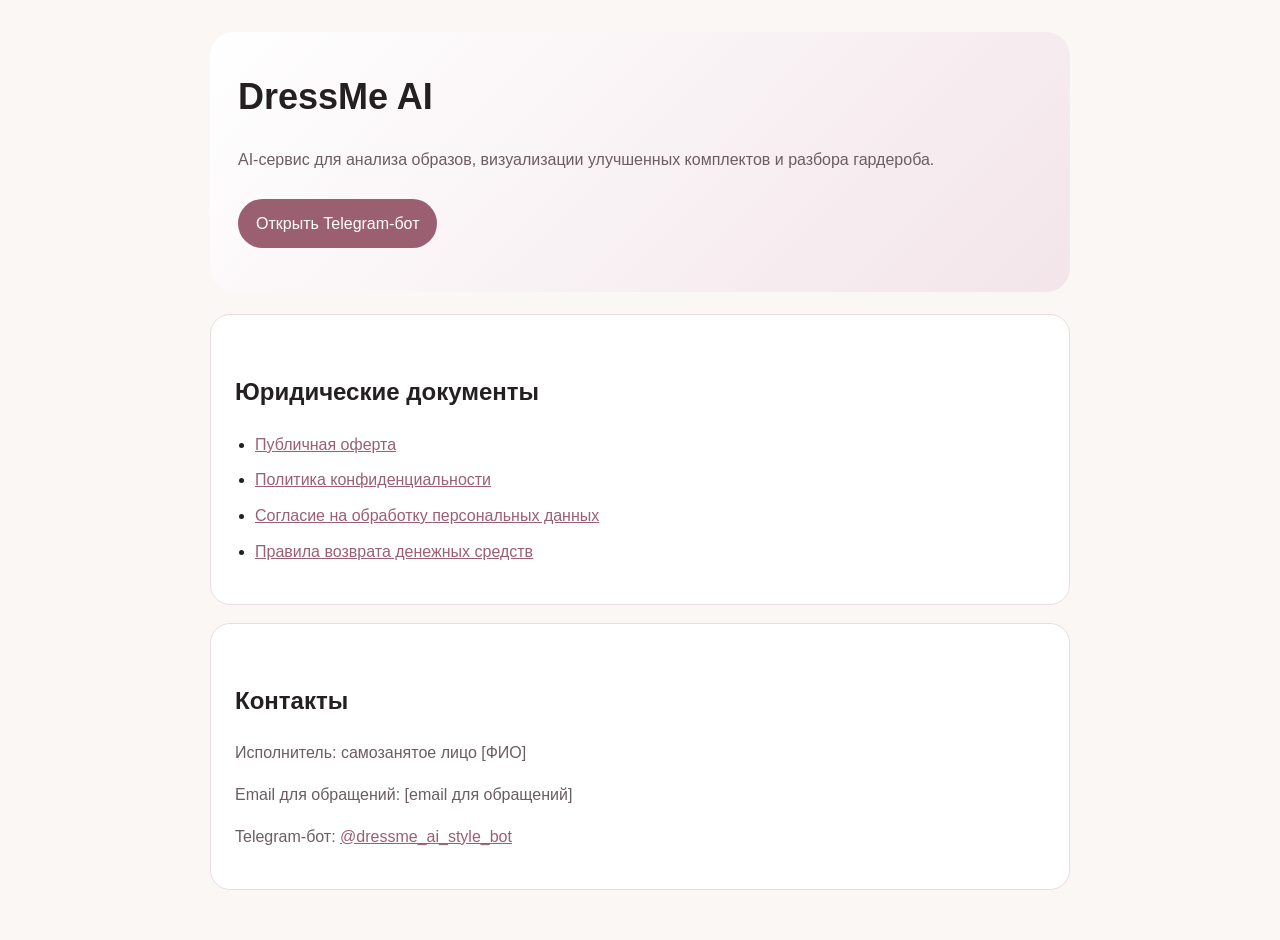
==== index.html @ bea8f4fe "Add files via upload" ====
<!doctype html>
<html lang="ru">
<head>
  <meta charset="utf-8">
  <meta name="viewport" content="width=device-width, initial-scale=1">
  <title>DressMe AI — документы</title>
  <link rel="stylesheet" href="style.css">
</head>
<body>
  <main class="container">
    <section class="hero">
      <h1>DressMe AI</h1>
      <p>AI‑сервис для анализа образов, визуализации улучшенных комплектов и разбора гардероба.</p>
      <a class="button" href="https://t.me/dressme_ai_style_bot">Открыть Telegram‑бот</a>
    </section>

    <section class="card">
      <h2>Юридические документы</h2>
      <ul class="links">
        <li><a href="offer.html">Публичная оферта</a></li>
        <li><a href="privacy.html">Политика конфиденциальности</a></li>
        <li><a href="consent.html">Согласие на обработку персональных данных</a></li>
        <li><a href="refund.html">Правила возврата денежных средств</a></li>
      </ul>
    </section>

    <section class="card">
      <h2>Контакты</h2>
      <p>Исполнитель: самозанятое лицо [ФИО]</p>
      <p>Email для обращений: [email для обращений]</p>
      <p>Telegram‑бот: <a href="https://t.me/dressme_ai_style_bot">@dressme_ai_style_bot</a></p>
    </section>
  </main>
</body>
</html>
---- style.css ----
:root { --bg: #fbf7f4; --text: #241f21; --muted: #6b5d63; --card: #ffffff; --accent: #9b5f72; --line: #eadde2; }
* { box-sizing: border-box; }
body { margin: 0; font-family: Arial, sans-serif; background: var(--bg); color: var(--text); line-height: 1.6; }
.container { max-width: 900px; margin: 0 auto; padding: 32px 20px; }
.hero { padding: 44px 28px; border-radius: 24px; background: linear-gradient(135deg, #fff, #f3e5ea); margin-bottom: 22px; }
h1 { margin-top: 0; font-size: 36px; line-height: 1.15; }
h2 { margin-top: 34px; font-size: 24px; }
h3 { margin-top: 24px; font-size: 19px; }
a { color: var(--accent); }
.button { display: inline-block; background: var(--accent); color: white; padding: 12px 18px; border-radius: 999px; text-decoration: none; margin-top: 10px; }
.card { background: var(--card); border: 1px solid var(--line); border-radius: 20px; padding: 24px; margin: 18px 0; }
.links { padding-left: 20px; }
.links li { margin: 10px 0; }
.doc { background: var(--card); margin-top: 24px; margin-bottom: 24px; border-radius: 22px; border: 1px solid var(--line); }
p { color: var(--muted); }
.doc p { color: var(--text); }
@media (max-width: 600px) { h1 { font-size: 30px; } .container { padding: 18px 12px; } .hero, .card, .doc { border-radius: 16px; padding: 18px; } }
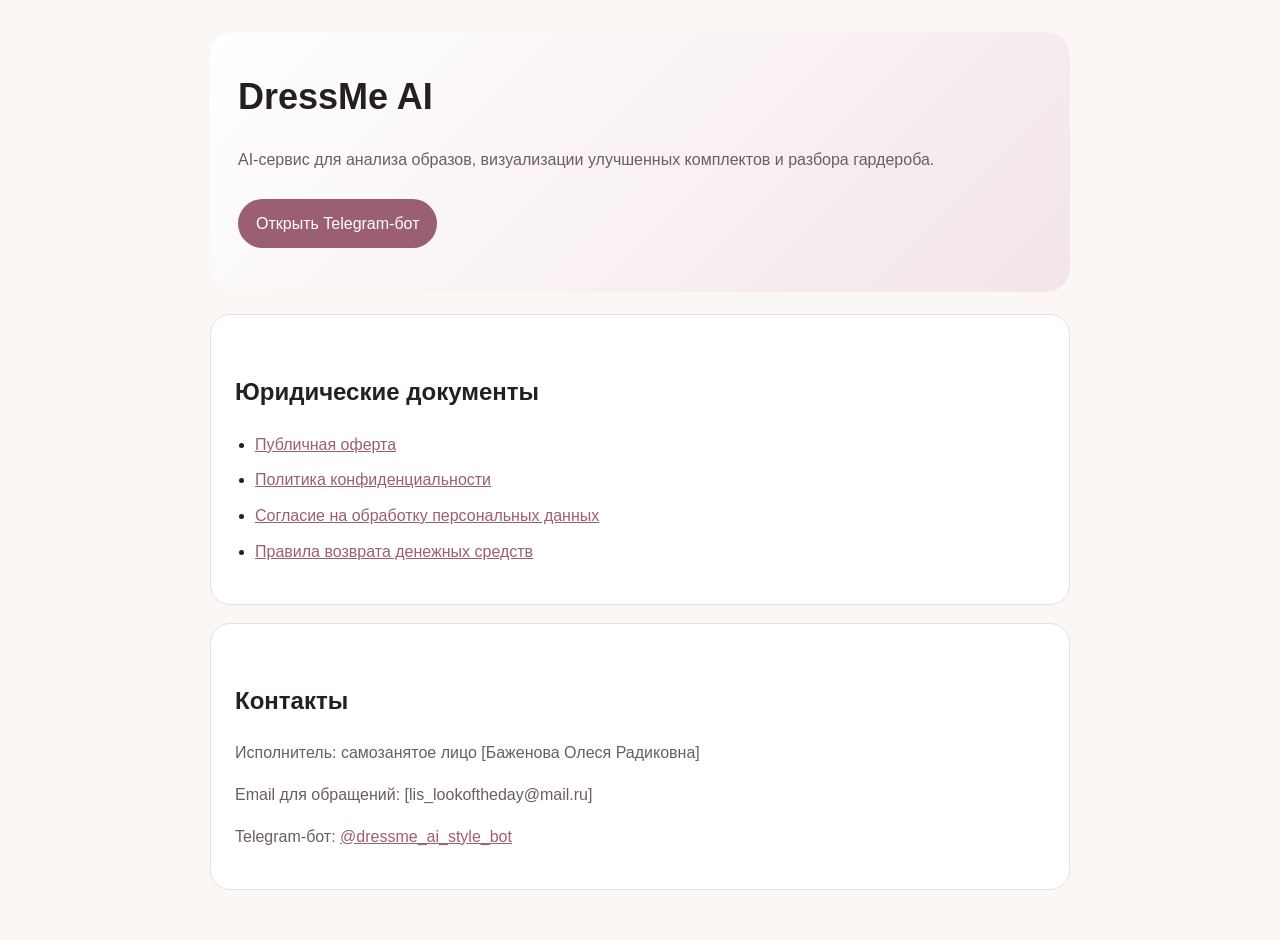
==== commit ec191b24: "Update index.html" ====
--- a/index.html
+++ b/index.html
@@ -26,8 +26,8 @@
 
     <section class="card">
       <h2>Контакты</h2>
-      <p>Исполнитель: самозанятое лицо [ФИО]</p>
-      <p>Email для обращений: [email для обращений]</p>
+      <p>Исполнитель: самозанятое лицо [Баженова Олеся Радиковна]</p>
+      <p>Email для обращений: [lis_lookoftheday@mail.ru]</p>
       <p>Telegram‑бот: <a href="https://t.me/dressme_ai_style_bot">@dressme_ai_style_bot</a></p>
     </section>
   </main>
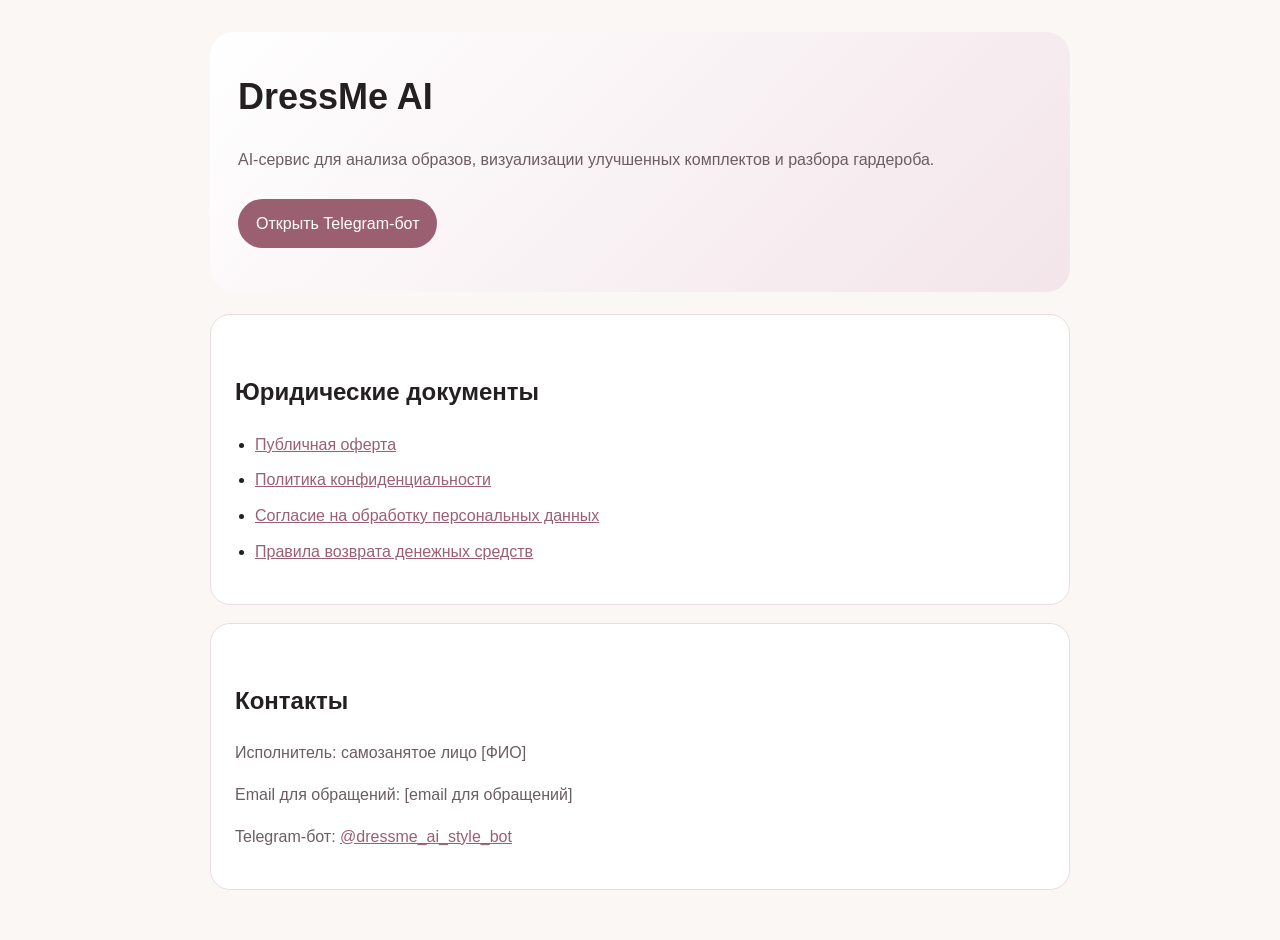
==== commit 85f3f7ee: "Add files via upload" ====
--- a/index.html
+++ b/index.html
@@ -26,8 +26,8 @@
 
     <section class="card">
       <h2>Контакты</h2>
-      <p>Исполнитель: самозанятое лицо [Баженова Олеся Радиковна]</p>
-      <p>Email для обращений: [lis_lookoftheday@mail.ru]</p>
+      <p>Исполнитель: самозанятое лицо [ФИО]</p>
+      <p>Email для обращений: [email для обращений]</p>
       <p>Telegram‑бот: <a href="https://t.me/dressme_ai_style_bot">@dressme_ai_style_bot</a></p>
     </section>
   </main>
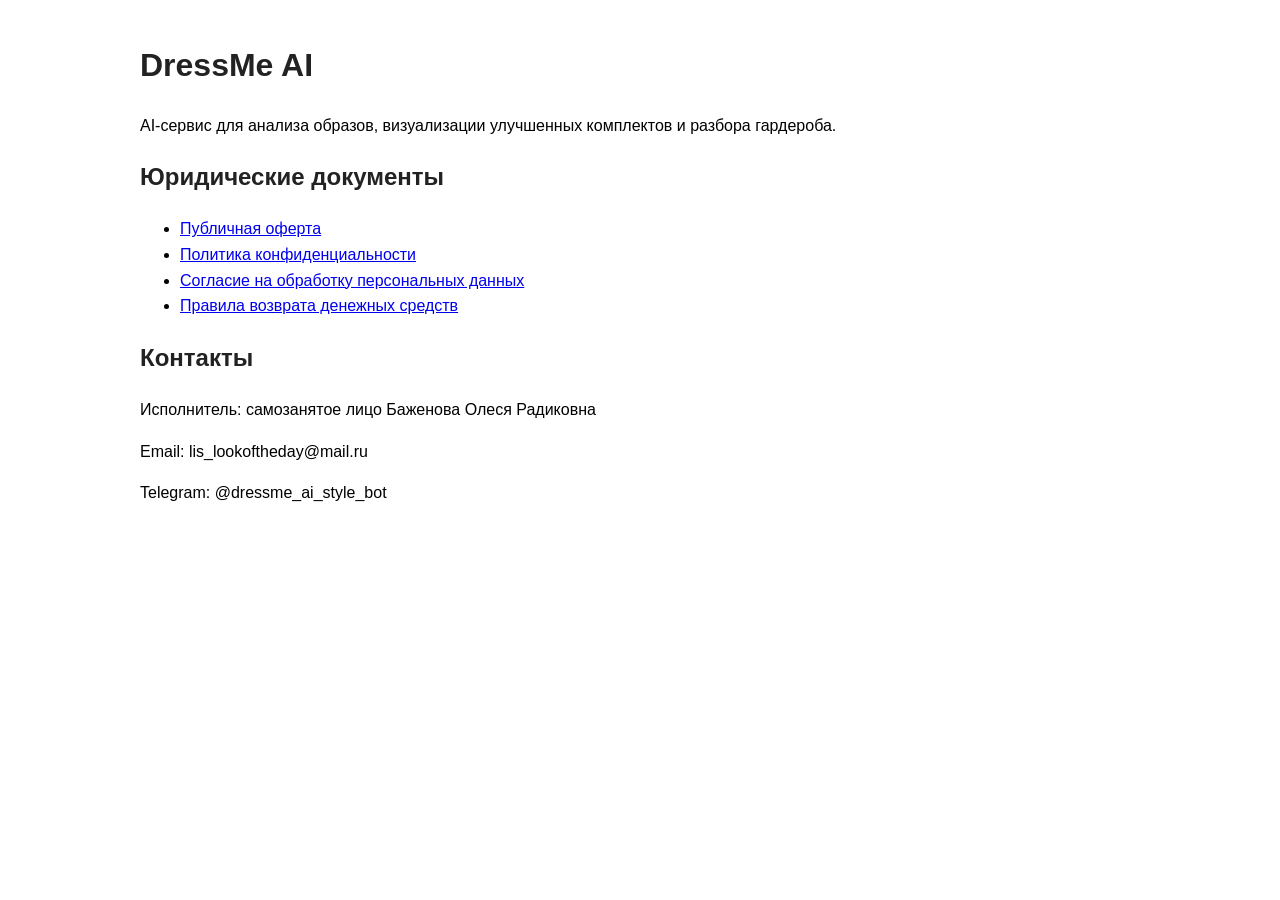
==== commit 462ef6f8: "Add files via upload" ====
--- a/index.html
+++ b/index.html
@@ -1,35 +1,16 @@
-<!doctype html>
-<html lang="ru">
-<head>
-  <meta charset="utf-8">
-  <meta name="viewport" content="width=device-width, initial-scale=1">
-  <title>DressMe AI — документы</title>
-  <link rel="stylesheet" href="style.css">
-</head>
-<body>
-  <main class="container">
-    <section class="hero">
-      <h1>DressMe AI</h1>
-      <p>AI‑сервис для анализа образов, визуализации улучшенных комплектов и разбора гардероба.</p>
-      <a class="button" href="https://t.me/dressme_ai_style_bot">Открыть Telegram‑бот</a>
-    </section>
 
-    <section class="card">
-      <h2>Юридические документы</h2>
-      <ul class="links">
-        <li><a href="offer.html">Публичная оферта</a></li>
-        <li><a href="privacy.html">Политика конфиденциальности</a></li>
-        <li><a href="consent.html">Согласие на обработку персональных данных</a></li>
-        <li><a href="refund.html">Правила возврата денежных средств</a></li>
-      </ul>
-    </section>
-
-    <section class="card">
-      <h2>Контакты</h2>
-      <p>Исполнитель: самозанятое лицо [ФИО]</p>
-      <p>Email для обращений: [email для обращений]</p>
-      <p>Telegram‑бот: <a href="https://t.me/dressme_ai_style_bot">@dressme_ai_style_bot</a></p>
-    </section>
-  </main>
-</body>
-</html>
+<html><head><meta charset='utf-8'><link rel='stylesheet' href='style.css'><title>DressMe AI</title></head>
+<body><h1>DressMe AI</h1>
+<p>AI‑сервис для анализа образов, визуализации улучшенных комплектов и разбора гардероба.</p>
+<h2>Юридические документы</h2>
+<ul>
+<li><a href='offer.html'>Публичная оферта</a></li>
+<li><a href='privacy.html'>Политика конфиденциальности</a></li>
+<li><a href='consent.html'>Согласие на обработку персональных данных</a></li>
+<li><a href='refund.html'>Правила возврата денежных средств</a></li>
+</ul>
+<h2>Контакты</h2>
+<p>Исполнитель: самозанятое лицо Баженова Олеся Радиковна</p>
+<p>Email: lis_lookoftheday@mail.ru</p>
+<p>Telegram: @dressme_ai_style_bot</p>
+</body></html>
--- a/style.css
+++ b/style.css
@@ -1,17 +1,3 @@
-:root { --bg: #fbf7f4; --text: #241f21; --muted: #6b5d63; --card: #ffffff; --accent: #9b5f72; --line: #eadde2; }
-* { box-sizing: border-box; }
-body { margin: 0; font-family: Arial, sans-serif; background: var(--bg); color: var(--text); line-height: 1.6; }
-.container { max-width: 900px; margin: 0 auto; padding: 32px 20px; }
-.hero { padding: 44px 28px; border-radius: 24px; background: linear-gradient(135deg, #fff, #f3e5ea); margin-bottom: 22px; }
-h1 { margin-top: 0; font-size: 36px; line-height: 1.15; }
-h2 { margin-top: 34px; font-size: 24px; }
-h3 { margin-top: 24px; font-size: 19px; }
-a { color: var(--accent); }
-.button { display: inline-block; background: var(--accent); color: white; padding: 12px 18px; border-radius: 999px; text-decoration: none; margin-top: 10px; }
-.card { background: var(--card); border: 1px solid var(--line); border-radius: 20px; padding: 24px; margin: 18px 0; }
-.links { padding-left: 20px; }
-.links li { margin: 10px 0; }
-.doc { background: var(--card); margin-top: 24px; margin-bottom: 24px; border-radius: 22px; border: 1px solid var(--line); }
-p { color: var(--muted); }
-.doc p { color: var(--text); }
-@media (max-width: 600px) { h1 { font-size: 30px; } .container { padding: 18px 12px; } .hero, .card, .doc { border-radius: 16px; padding: 18px; } }
+
+body{font-family:Arial,sans-serif;max-width:1000px;margin:40px auto;padding:0 20px;line-height:1.6}
+h1,h2{color:#222}
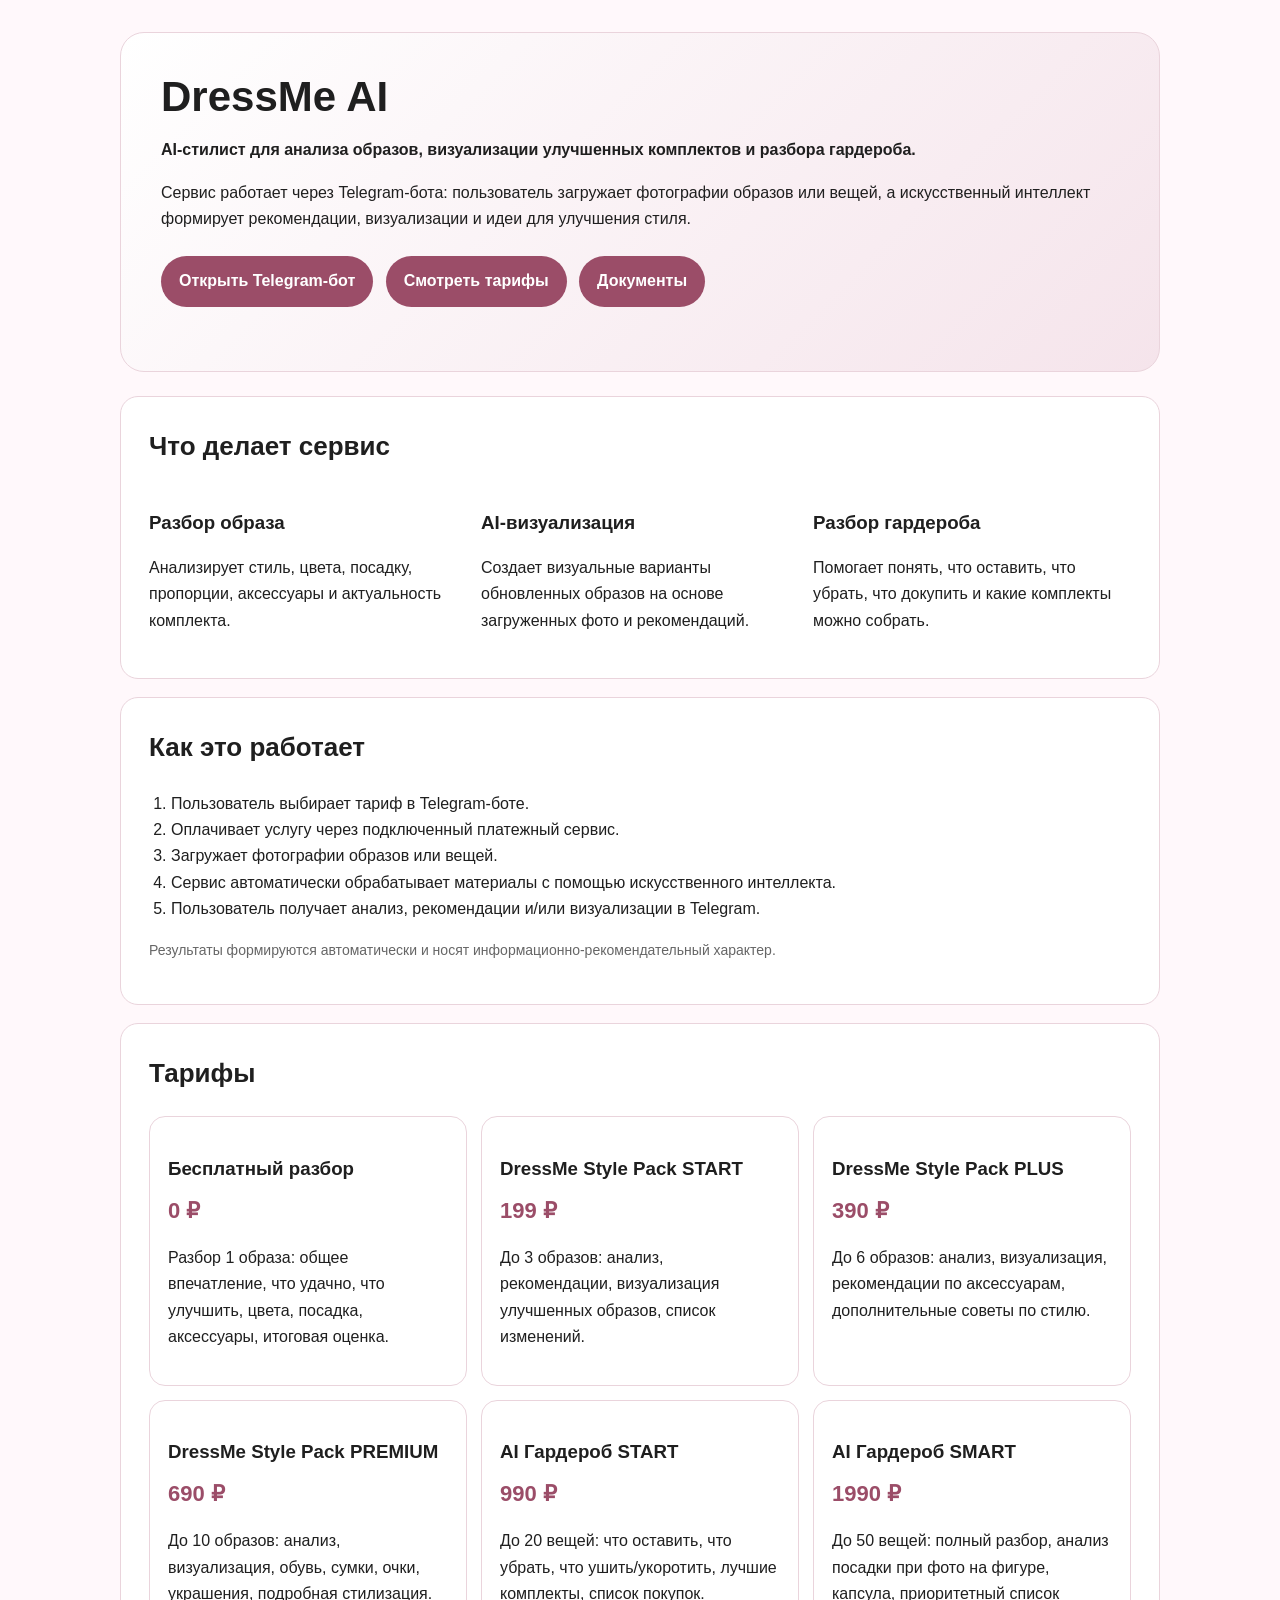
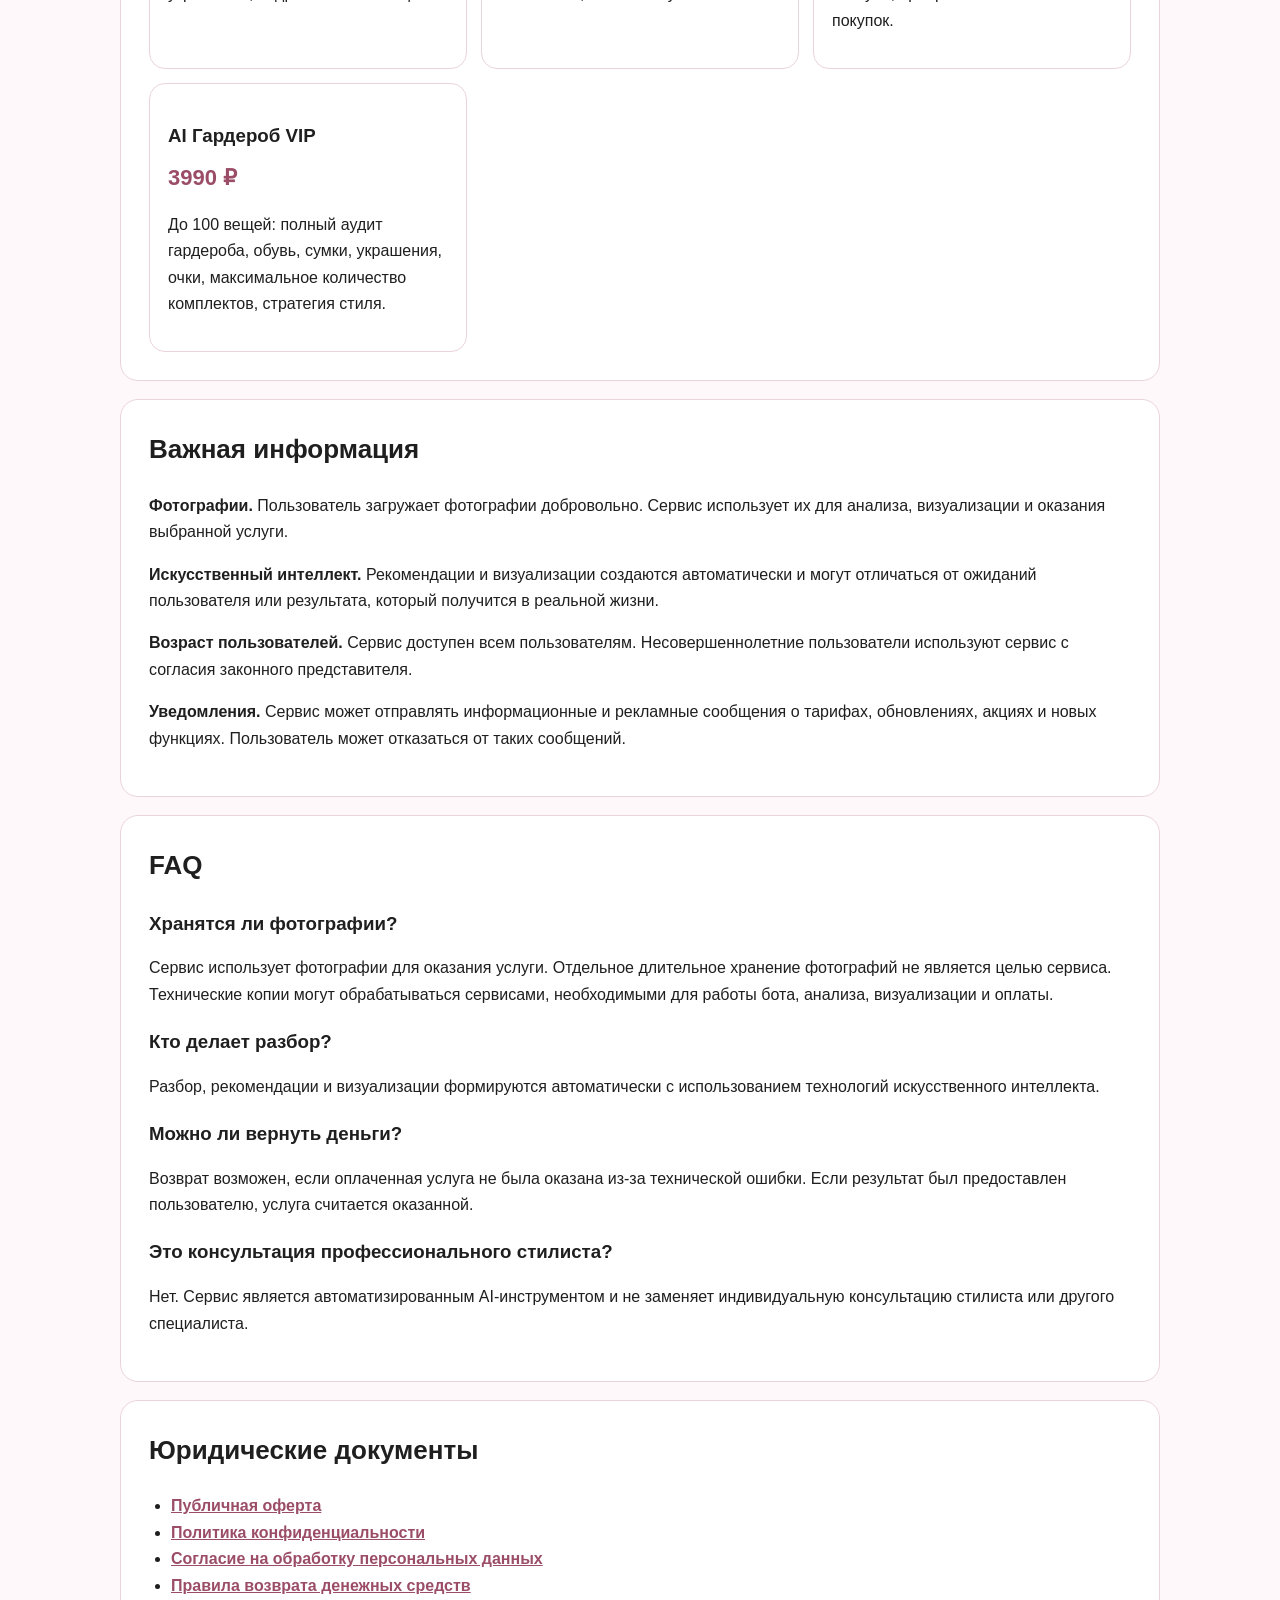
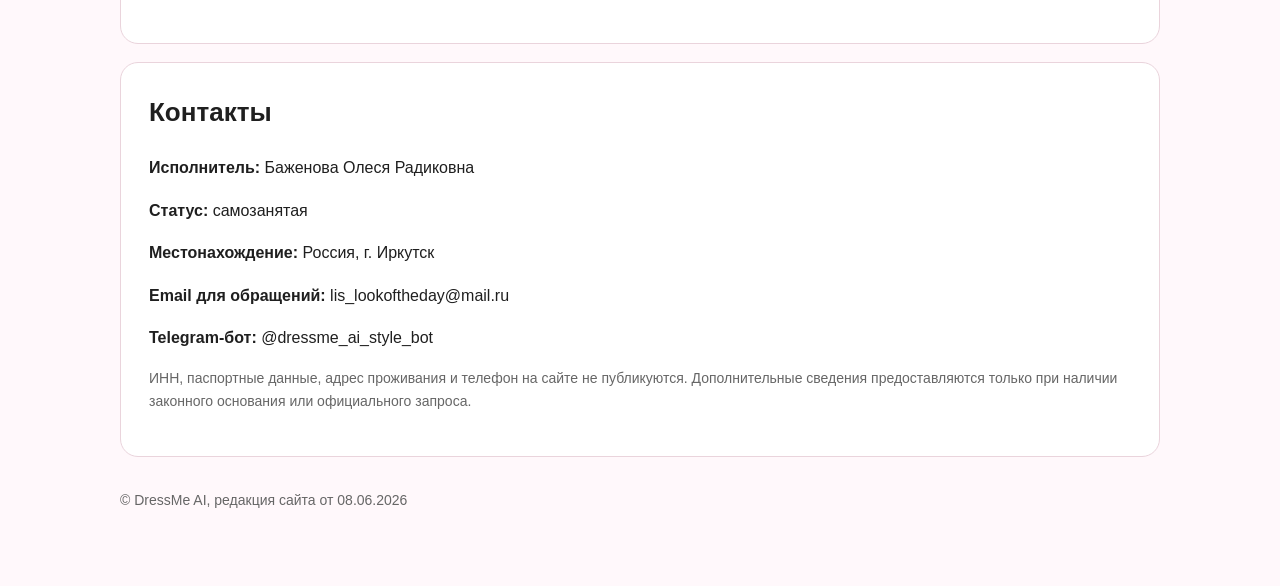
==== commit 4a9b07b3: "Add files via upload" ====
--- a/index.html
+++ b/index.html
@@ -1,16 +1,99 @@
+<!doctype html>
+<html lang="ru">
+<head>
+  <meta charset="utf-8">
+  <title>DressMe AI — AI-стилист</title>
+  <meta name="viewport" content="width=device-width, initial-scale=1">
+  <link rel="stylesheet" href="style.css">
+</head>
+<body>
+<div class="container">
+  <section class="hero">
+    <h1>DressMe AI</h1>
+    <p><b>AI-стилист для анализа образов, визуализации улучшенных комплектов и разбора гардероба.</b></p>
+    <p>Сервис работает через Telegram-бота: пользователь загружает фотографии образов или вещей, а искусственный интеллект формирует рекомендации, визуализации и идеи для улучшения стиля.</p>
+    <p>
+      <a class="btn" href="https://t.me/dressme_ai_style_bot">Открыть Telegram-бот</a>
+      <a class="btn" href="#prices">Смотреть тарифы</a>
+      <a class="btn" href="#docs">Документы</a>
+    </p>
+  </section>
 
-<html><head><meta charset='utf-8'><link rel='stylesheet' href='style.css'><title>DressMe AI</title></head>
-<body><h1>DressMe AI</h1>
-<p>AI‑сервис для анализа образов, визуализации улучшенных комплектов и разбора гардероба.</p>
-<h2>Юридические документы</h2>
-<ul>
-<li><a href='offer.html'>Публичная оферта</a></li>
-<li><a href='privacy.html'>Политика конфиденциальности</a></li>
-<li><a href='consent.html'>Согласие на обработку персональных данных</a></li>
-<li><a href='refund.html'>Правила возврата денежных средств</a></li>
-</ul>
-<h2>Контакты</h2>
-<p>Исполнитель: самозанятое лицо Баженова Олеся Радиковна</p>
-<p>Email: lis_lookoftheday@mail.ru</p>
-<p>Telegram: @dressme_ai_style_bot</p>
-</body></html>
+  <section class="card">
+    <h2>Что делает сервис</h2>
+    <div class="grid">
+      <div><h3>Разбор образа</h3><p>Анализирует стиль, цвета, посадку, пропорции, аксессуары и актуальность комплекта.</p></div>
+      <div><h3>AI-визуализация</h3><p>Создает визуальные варианты обновленных образов на основе загруженных фото и рекомендаций.</p></div>
+      <div><h3>Разбор гардероба</h3><p>Помогает понять, что оставить, что убрать, что докупить и какие комплекты можно собрать.</p></div>
+    </div>
+  </section>
+
+  <section class="card">
+    <h2>Как это работает</h2>
+    <ol>
+      <li>Пользователь выбирает тариф в Telegram-боте.</li>
+      <li>Оплачивает услугу через подключенный платежный сервис.</li>
+      <li>Загружает фотографии образов или вещей.</li>
+      <li>Сервис автоматически обрабатывает материалы с помощью искусственного интеллекта.</li>
+      <li>Пользователь получает анализ, рекомендации и/или визуализации в Telegram.</li>
+    </ol>
+    <p class="small">Результаты формируются автоматически и носят информационно-рекомендательный характер.</p>
+  </section>
+
+  <section class="card" id="prices">
+    <h2>Тарифы</h2>
+    <div class="grid">
+      <div class="price"><h3>Бесплатный разбор</h3><strong>0 ₽</strong><p>Разбор 1 образа: общее впечатление, что удачно, что улучшить, цвета, посадка, аксессуары, итоговая оценка.</p></div>
+      <div class="price"><h3>DressMe Style Pack START</h3><strong>199 ₽</strong><p>До 3 образов: анализ, рекомендации, визуализация улучшенных образов, список изменений.</p></div>
+      <div class="price"><h3>DressMe Style Pack PLUS</h3><strong>390 ₽</strong><p>До 6 образов: анализ, визуализация, рекомендации по аксессуарам, дополнительные советы по стилю.</p></div>
+      <div class="price"><h3>DressMe Style Pack PREMIUM</h3><strong>690 ₽</strong><p>До 10 образов: анализ, визуализация, обувь, сумки, очки, украшения, подробная стилизация.</p></div>
+      <div class="price"><h3>AI Гардероб START</h3><strong>990 ₽</strong><p>До 20 вещей: что оставить, что убрать, что ушить/укоротить, лучшие комплекты, список покупок.</p></div>
+      <div class="price"><h3>AI Гардероб SMART</h3><strong>1990 ₽</strong><p>До 50 вещей: полный разбор, анализ посадки при фото на фигуре, капсула, приоритетный список покупок.</p></div>
+      <div class="price"><h3>AI Гардероб VIP</h3><strong>3990 ₽</strong><p>До 100 вещей: полный аудит гардероба, обувь, сумки, украшения, очки, максимальное количество комплектов, стратегия стиля.</p></div>
+    </div>
+  </section>
+
+  <section class="card">
+    <h2>Важная информация</h2>
+    <p><b>Фотографии.</b> Пользователь загружает фотографии добровольно. Сервис использует их для анализа, визуализации и оказания выбранной услуги.</p>
+    <p><b>Искусственный интеллект.</b> Рекомендации и визуализации создаются автоматически и могут отличаться от ожиданий пользователя или результата, который получится в реальной жизни.</p>
+    <p><b>Возраст пользователей.</b> Сервис доступен всем пользователям. Несовершеннолетние пользователи используют сервис с согласия законного представителя.</p>
+    <p><b>Уведомления.</b> Сервис может отправлять информационные и рекламные сообщения о тарифах, обновлениях, акциях и новых функциях. Пользователь может отказаться от таких сообщений.</p>
+  </section>
+
+  <section class="card">
+    <h2>FAQ</h2>
+    <h3>Хранятся ли фотографии?</h3>
+    <p>Сервис использует фотографии для оказания услуги. Отдельное длительное хранение фотографий не является целью сервиса. Технические копии могут обрабатываться сервисами, необходимыми для работы бота, анализа, визуализации и оплаты.</p>
+    <h3>Кто делает разбор?</h3>
+    <p>Разбор, рекомендации и визуализации формируются автоматически с использованием технологий искусственного интеллекта.</p>
+    <h3>Можно ли вернуть деньги?</h3>
+    <p>Возврат возможен, если оплаченная услуга не была оказана из-за технической ошибки. Если результат был предоставлен пользователю, услуга считается оказанной.</p>
+    <h3>Это консультация профессионального стилиста?</h3>
+    <p>Нет. Сервис является автоматизированным AI-инструментом и не заменяет индивидуальную консультацию стилиста или другого специалиста.</p>
+  </section>
+
+  <section class="card" id="docs">
+    <h2>Юридические документы</h2>
+    <ul>
+      <li><a href="offer.html">Публичная оферта</a></li>
+      <li><a href="privacy.html">Политика конфиденциальности</a></li>
+      <li><a href="consent.html">Согласие на обработку персональных данных</a></li>
+      <li><a href="refund.html">Правила возврата денежных средств</a></li>
+    </ul>
+  </section>
+
+  <section class="card">
+    <h2>Контакты</h2>
+    <p><b>Исполнитель:</b> Баженова Олеся Радиковна</p>
+    <p><b>Статус:</b> самозанятая</p>
+    <p><b>Местонахождение:</b> Россия, г. Иркутск</p>
+    <p><b>Email для обращений:</b> lis_lookoftheday@mail.ru</p>
+    <p><b>Telegram-бот:</b> @dressme_ai_style_bot</p>
+    <p class="small">ИНН, паспортные данные, адрес проживания и телефон на сайте не публикуются. Дополнительные сведения предоставляются только при наличии законного основания или официального запроса.</p>
+  </section>
+
+  <p class="footer">© DressMe AI, редакция сайта от 08.06.2026</p>
+</div>
+</body>
+</html>
--- a/style.css
+++ b/style.css
@@ -1,3 +1,77 @@
 
-body{font-family:Arial,sans-serif;max-width:1000px;margin:40px auto;padding:0 20px;line-height:1.6}
-h1,h2{color:#222}
+:root {
+  --bg: #fff8fb;
+  --card: #ffffff;
+  --text: #1f1f1f;
+  --muted: #666;
+  --accent: #9b4d68;
+  --accent-light: #f5e4eb;
+  --border: #ead4dc;
+}
+* { box-sizing: border-box; }
+body {
+  margin: 0;
+  font-family: Arial, Helvetica, sans-serif;
+  background: var(--bg);
+  color: var(--text);
+  line-height: 1.65;
+}
+.container {
+  max-width: 1080px;
+  margin: 0 auto;
+  padding: 32px 20px 60px;
+}
+.hero {
+  background: linear-gradient(135deg, #fff, var(--accent-light));
+  border: 1px solid var(--border);
+  border-radius: 24px;
+  padding: 40px;
+  margin-bottom: 24px;
+}
+.card {
+  background: var(--card);
+  border: 1px solid var(--border);
+  border-radius: 18px;
+  padding: 28px;
+  margin: 18px 0;
+}
+h1 { font-size: 42px; line-height: 1.15; margin: 0 0 16px; }
+h2 { margin-top: 0; font-size: 26px; }
+h3 { margin-bottom: 8px; }
+a { color: var(--accent); font-weight: 700; }
+.btn {
+  display: inline-block;
+  padding: 12px 18px;
+  border-radius: 999px;
+  background: var(--accent);
+  color: white;
+  text-decoration: none;
+  margin: 8px 8px 8px 0;
+}
+.grid {
+  display: grid;
+  grid-template-columns: repeat(auto-fit, minmax(240px, 1fr));
+  gap: 14px;
+}
+.price {
+  border: 1px solid var(--border);
+  border-radius: 16px;
+  padding: 18px;
+  background: #fff;
+}
+.price strong { font-size: 22px; color: var(--accent); }
+.small { color: var(--muted); font-size: 14px; }
+table { width: 100%; border-collapse: collapse; margin: 16px 0; background: white; }
+th, td { border: 1px solid var(--border); padding: 10px; vertical-align: top; }
+th { background: var(--accent-light); text-align: left; }
+.footer { color: var(--muted); font-size: 14px; margin-top: 32px; }
+.doc h1 { font-size: 34px; }
+.doc h2 { margin-top: 32px; }
+.back { margin-bottom: 20px; display: inline-block; }
+ul, ol { padding-left: 22px; }
+.notice {
+  background: #fff4d8;
+  border: 1px solid #efd48b;
+  padding: 16px;
+  border-radius: 14px;
+}
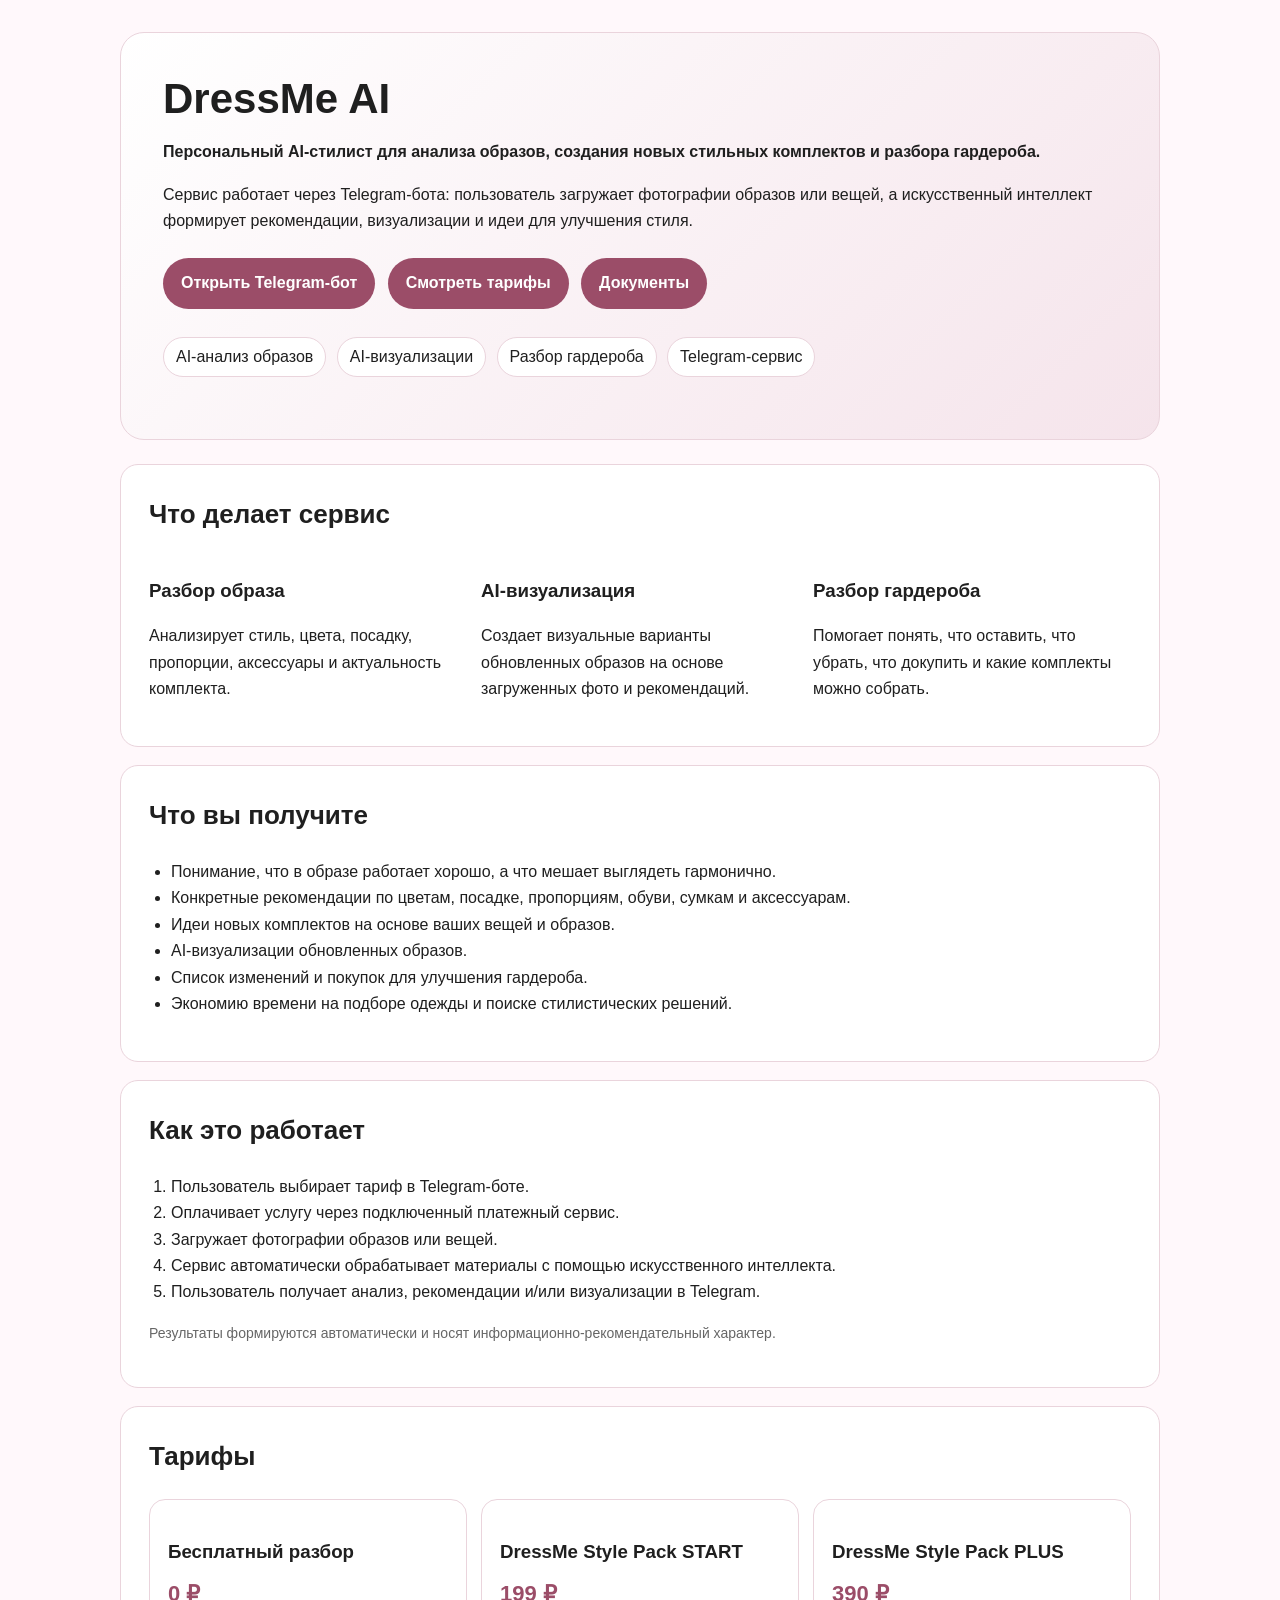
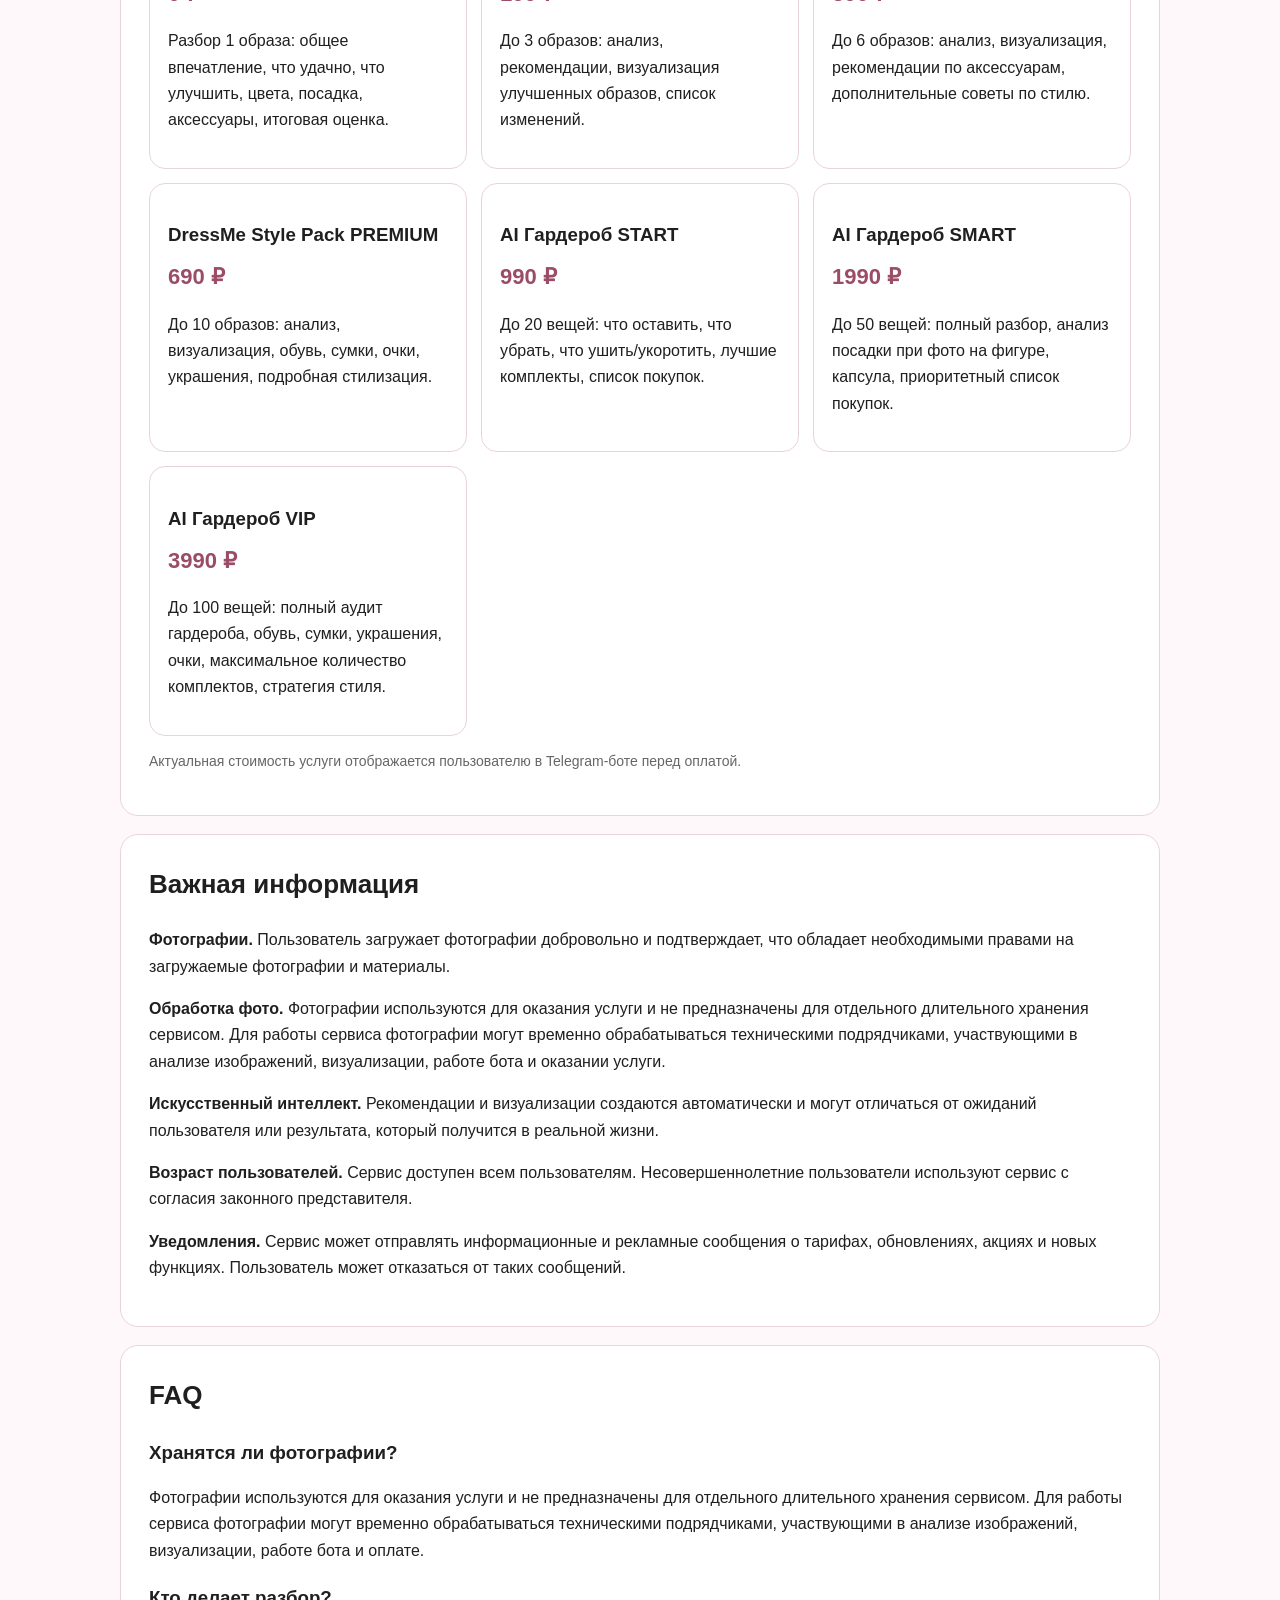
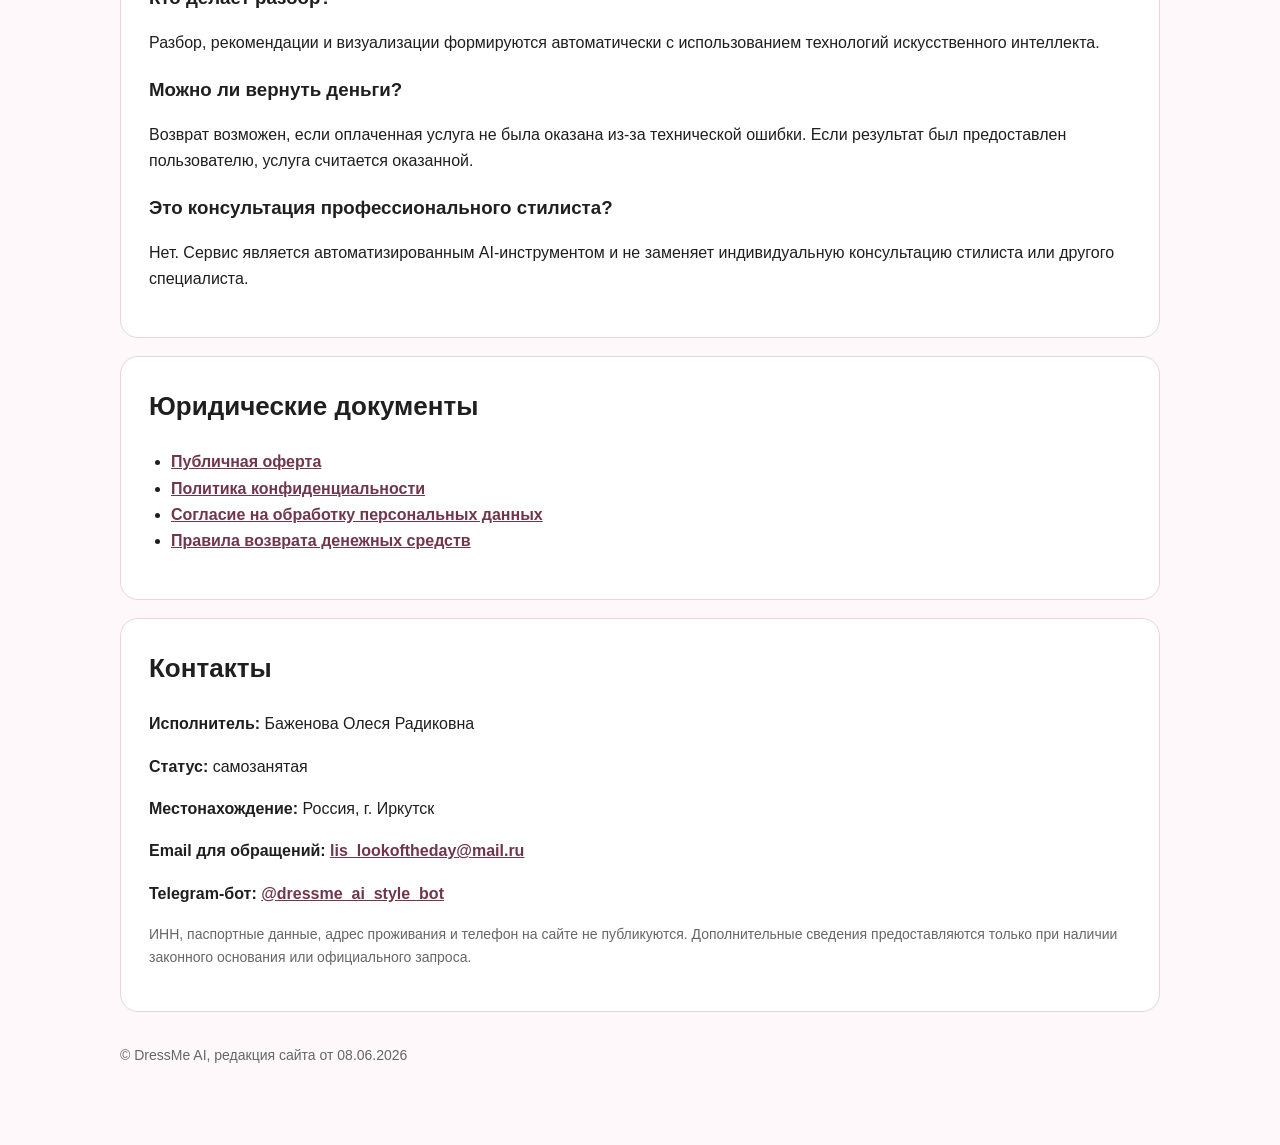
==== commit 89049652: "Add files via upload" ====
--- a/index.html
+++ b/index.html
@@ -2,20 +2,27 @@
 <html lang="ru">
 <head>
   <meta charset="utf-8">
-  <title>DressMe AI — AI-стилист</title>
+  <title>DressMe AI — персональный AI-стилист</title>
   <meta name="viewport" content="width=device-width, initial-scale=1">
+  <meta name="description" content="DressMe AI — AI-стилист для анализа образов, визуализации улучшенных комплектов и разбора гардероба.">
   <link rel="stylesheet" href="style.css">
 </head>
 <body>
 <div class="container">
   <section class="hero">
     <h1>DressMe AI</h1>
-    <p><b>AI-стилист для анализа образов, визуализации улучшенных комплектов и разбора гардероба.</b></p>
+    <p><b>Персональный AI-стилист для анализа образов, создания новых стильных комплектов и разбора гардероба.</b></p>
     <p>Сервис работает через Telegram-бота: пользователь загружает фотографии образов или вещей, а искусственный интеллект формирует рекомендации, визуализации и идеи для улучшения стиля.</p>
     <p>
       <a class="btn" href="https://t.me/dressme_ai_style_bot">Открыть Telegram-бот</a>
       <a class="btn" href="#prices">Смотреть тарифы</a>
       <a class="btn" href="#docs">Документы</a>
+    </p>
+    <p>
+      <span class="badge">AI-анализ образов</span>
+      <span class="badge">AI-визуализации</span>
+      <span class="badge">Разбор гардероба</span>
+      <span class="badge">Telegram-сервис</span>
     </p>
   </section>
 
@@ -26,6 +33,18 @@
       <div><h3>AI-визуализация</h3><p>Создает визуальные варианты обновленных образов на основе загруженных фото и рекомендаций.</p></div>
       <div><h3>Разбор гардероба</h3><p>Помогает понять, что оставить, что убрать, что докупить и какие комплекты можно собрать.</p></div>
     </div>
+  </section>
+
+  <section class="card">
+    <h2>Что вы получите</h2>
+    <ul>
+      <li>Понимание, что в образе работает хорошо, а что мешает выглядеть гармонично.</li>
+      <li>Конкретные рекомендации по цветам, посадке, пропорциям, обуви, сумкам и аксессуарам.</li>
+      <li>Идеи новых комплектов на основе ваших вещей и образов.</li>
+      <li>AI-визуализации обновленных образов.</li>
+      <li>Список изменений и покупок для улучшения гардероба.</li>
+      <li>Экономию времени на подборе одежды и поиске стилистических решений.</li>
+    </ul>
   </section>
 
   <section class="card">
@@ -51,11 +70,13 @@
       <div class="price"><h3>AI Гардероб SMART</h3><strong>1990 ₽</strong><p>До 50 вещей: полный разбор, анализ посадки при фото на фигуре, капсула, приоритетный список покупок.</p></div>
       <div class="price"><h3>AI Гардероб VIP</h3><strong>3990 ₽</strong><p>До 100 вещей: полный аудит гардероба, обувь, сумки, украшения, очки, максимальное количество комплектов, стратегия стиля.</p></div>
     </div>
+    <p class="small">Актуальная стоимость услуги отображается пользователю в Telegram-боте перед оплатой.</p>
   </section>
 
   <section class="card">
     <h2>Важная информация</h2>
-    <p><b>Фотографии.</b> Пользователь загружает фотографии добровольно. Сервис использует их для анализа, визуализации и оказания выбранной услуги.</p>
+    <p><b>Фотографии.</b> Пользователь загружает фотографии добровольно и подтверждает, что обладает необходимыми правами на загружаемые фотографии и материалы.</p>
+    <p><b>Обработка фото.</b> Фотографии используются для оказания услуги и не предназначены для отдельного длительного хранения сервисом. Для работы сервиса фотографии могут временно обрабатываться техническими подрядчиками, участвующими в анализе изображений, визуализации, работе бота и оказании услуги.</p>
     <p><b>Искусственный интеллект.</b> Рекомендации и визуализации создаются автоматически и могут отличаться от ожиданий пользователя или результата, который получится в реальной жизни.</p>
     <p><b>Возраст пользователей.</b> Сервис доступен всем пользователям. Несовершеннолетние пользователи используют сервис с согласия законного представителя.</p>
     <p><b>Уведомления.</b> Сервис может отправлять информационные и рекламные сообщения о тарифах, обновлениях, акциях и новых функциях. Пользователь может отказаться от таких сообщений.</p>
@@ -64,7 +85,7 @@
   <section class="card">
     <h2>FAQ</h2>
     <h3>Хранятся ли фотографии?</h3>
-    <p>Сервис использует фотографии для оказания услуги. Отдельное длительное хранение фотографий не является целью сервиса. Технические копии могут обрабатываться сервисами, необходимыми для работы бота, анализа, визуализации и оплаты.</p>
+    <p>Фотографии используются для оказания услуги и не предназначены для отдельного длительного хранения сервисом. Для работы сервиса фотографии могут временно обрабатываться техническими подрядчиками, участвующими в анализе изображений, визуализации, работе бота и оплате.</p>
     <h3>Кто делает разбор?</h3>
     <p>Разбор, рекомендации и визуализации формируются автоматически с использованием технологий искусственного интеллекта.</p>
     <h3>Можно ли вернуть деньги?</h3>
@@ -88,8 +109,8 @@
     <p><b>Исполнитель:</b> Баженова Олеся Радиковна</p>
     <p><b>Статус:</b> самозанятая</p>
     <p><b>Местонахождение:</b> Россия, г. Иркутск</p>
-    <p><b>Email для обращений:</b> lis_lookoftheday@mail.ru</p>
-    <p><b>Telegram-бот:</b> @dressme_ai_style_bot</p>
+    <p><b>Email для обращений:</b> <a href="mailto:lis_lookoftheday@mail.ru">lis_lookoftheday@mail.ru</a></p>
+    <p><b>Telegram-бот:</b> <a href="https://t.me/dressme_ai_style_bot">@dressme_ai_style_bot</a></p>
     <p class="small">ИНН, паспортные данные, адрес проживания и телефон на сайте не публикуются. Дополнительные сведения предоставляются только при наличии законного основания или официального запроса.</p>
   </section>
 
--- a/style.css
+++ b/style.css
@@ -3,8 +3,9 @@
   --bg: #fff8fb;
   --card: #ffffff;
   --text: #1f1f1f;
-  --muted: #666;
+  --muted: #666666;
   --accent: #9b4d68;
+  --accent-dark: #71364c;
   --accent-light: #f5e4eb;
   --border: #ead4dc;
 }
@@ -19,13 +20,13 @@
 .container {
   max-width: 1080px;
   margin: 0 auto;
-  padding: 32px 20px 60px;
+  padding: 32px 20px 64px;
 }
 .hero {
-  background: linear-gradient(135deg, #fff, var(--accent-light));
+  background: linear-gradient(135deg, #ffffff, var(--accent-light));
   border: 1px solid var(--border);
   border-radius: 24px;
-  padding: 40px;
+  padding: 42px;
   margin-bottom: 24px;
 }
 .card {
@@ -38,7 +39,7 @@
 h1 { font-size: 42px; line-height: 1.15; margin: 0 0 16px; }
 h2 { margin-top: 0; font-size: 26px; }
 h3 { margin-bottom: 8px; }
-a { color: var(--accent); font-weight: 700; }
+a { color: var(--accent-dark); font-weight: 700; }
 .btn {
   display: inline-block;
   padding: 12px 18px;
@@ -48,6 +49,7 @@
   text-decoration: none;
   margin: 8px 8px 8px 0;
 }
+.btn:hover { background: var(--accent-dark); }
 .grid {
   display: grid;
   grid-template-columns: repeat(auto-fit, minmax(240px, 1fr));
@@ -75,3 +77,15 @@
   padding: 16px;
   border-radius: 14px;
 }
+.badge {
+  display: inline-block;
+  background: #ffffff;
+  border: 1px solid var(--border);
+  border-radius: 999px;
+  padding: 6px 12px;
+  margin: 4px 6px 4px 0;
+}
+@media (max-width: 640px) {
+  h1 { font-size: 32px; }
+  .hero { padding: 28px; }
+}
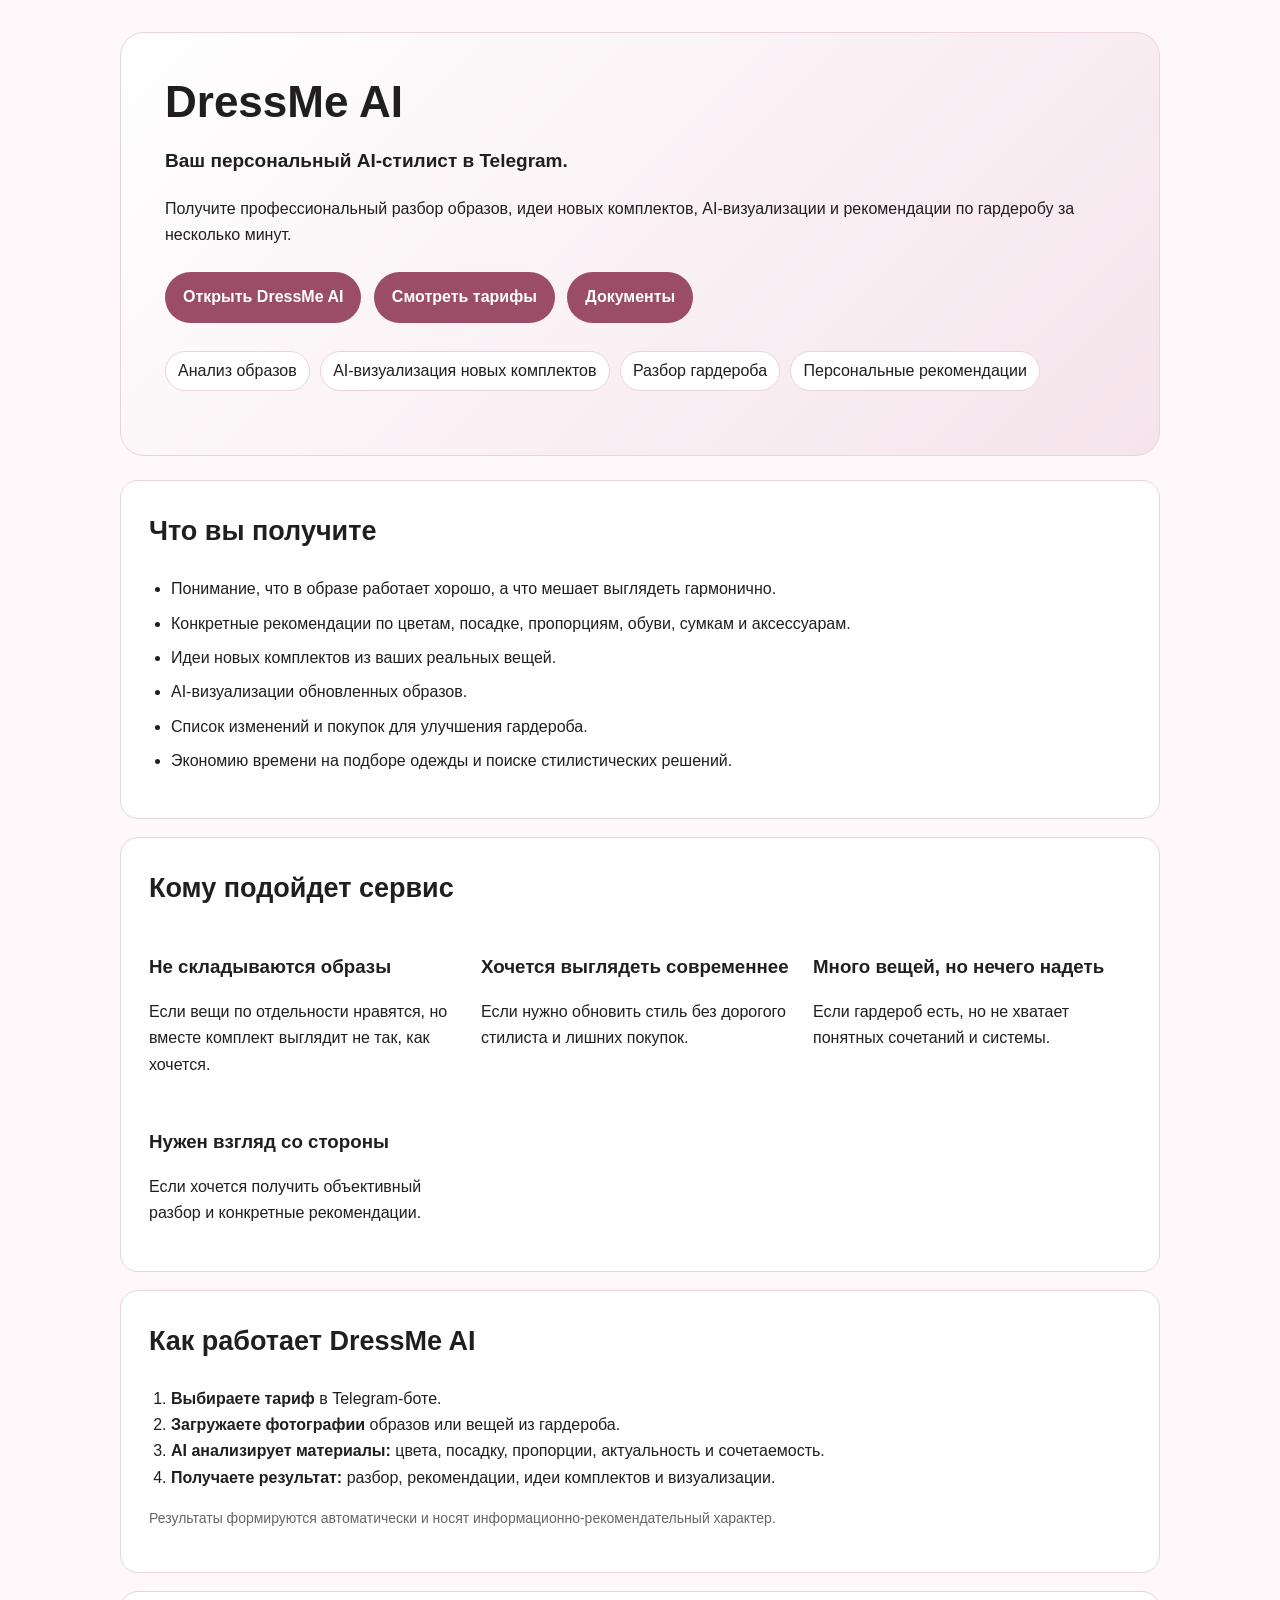
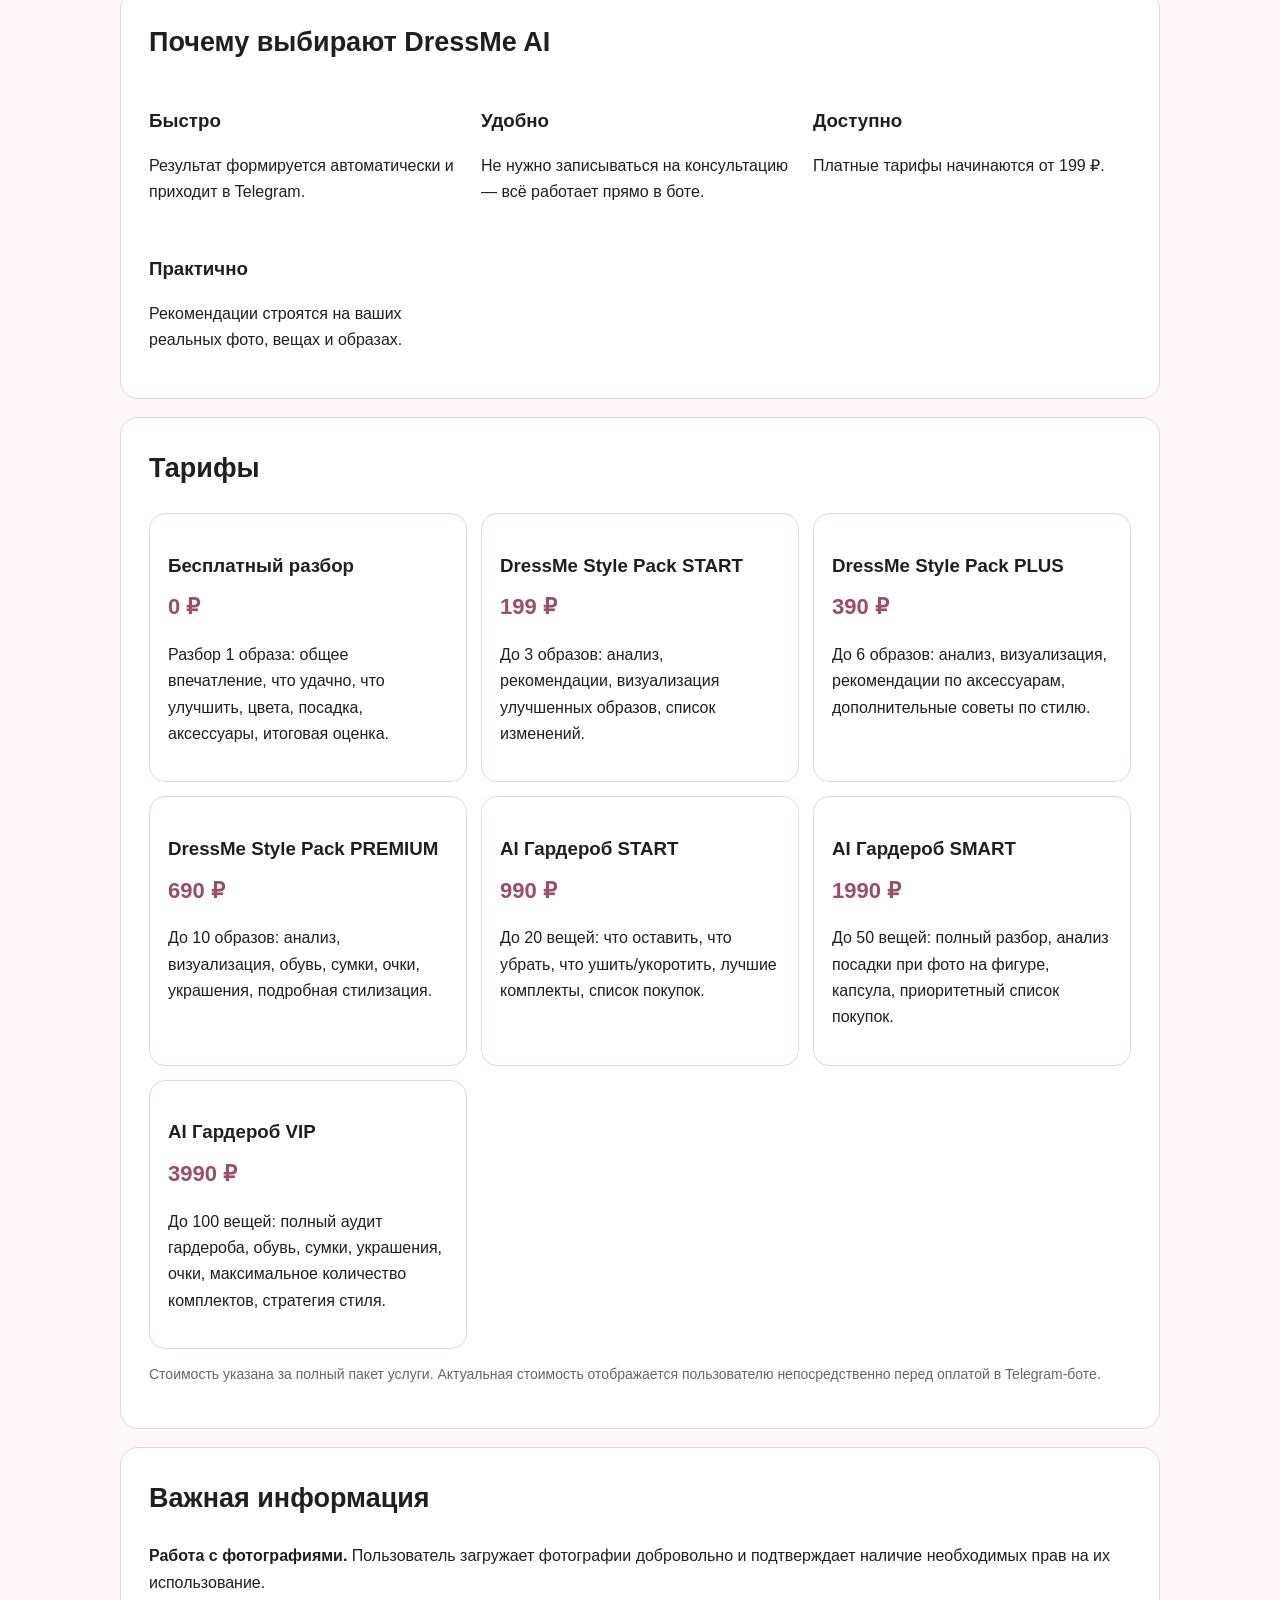
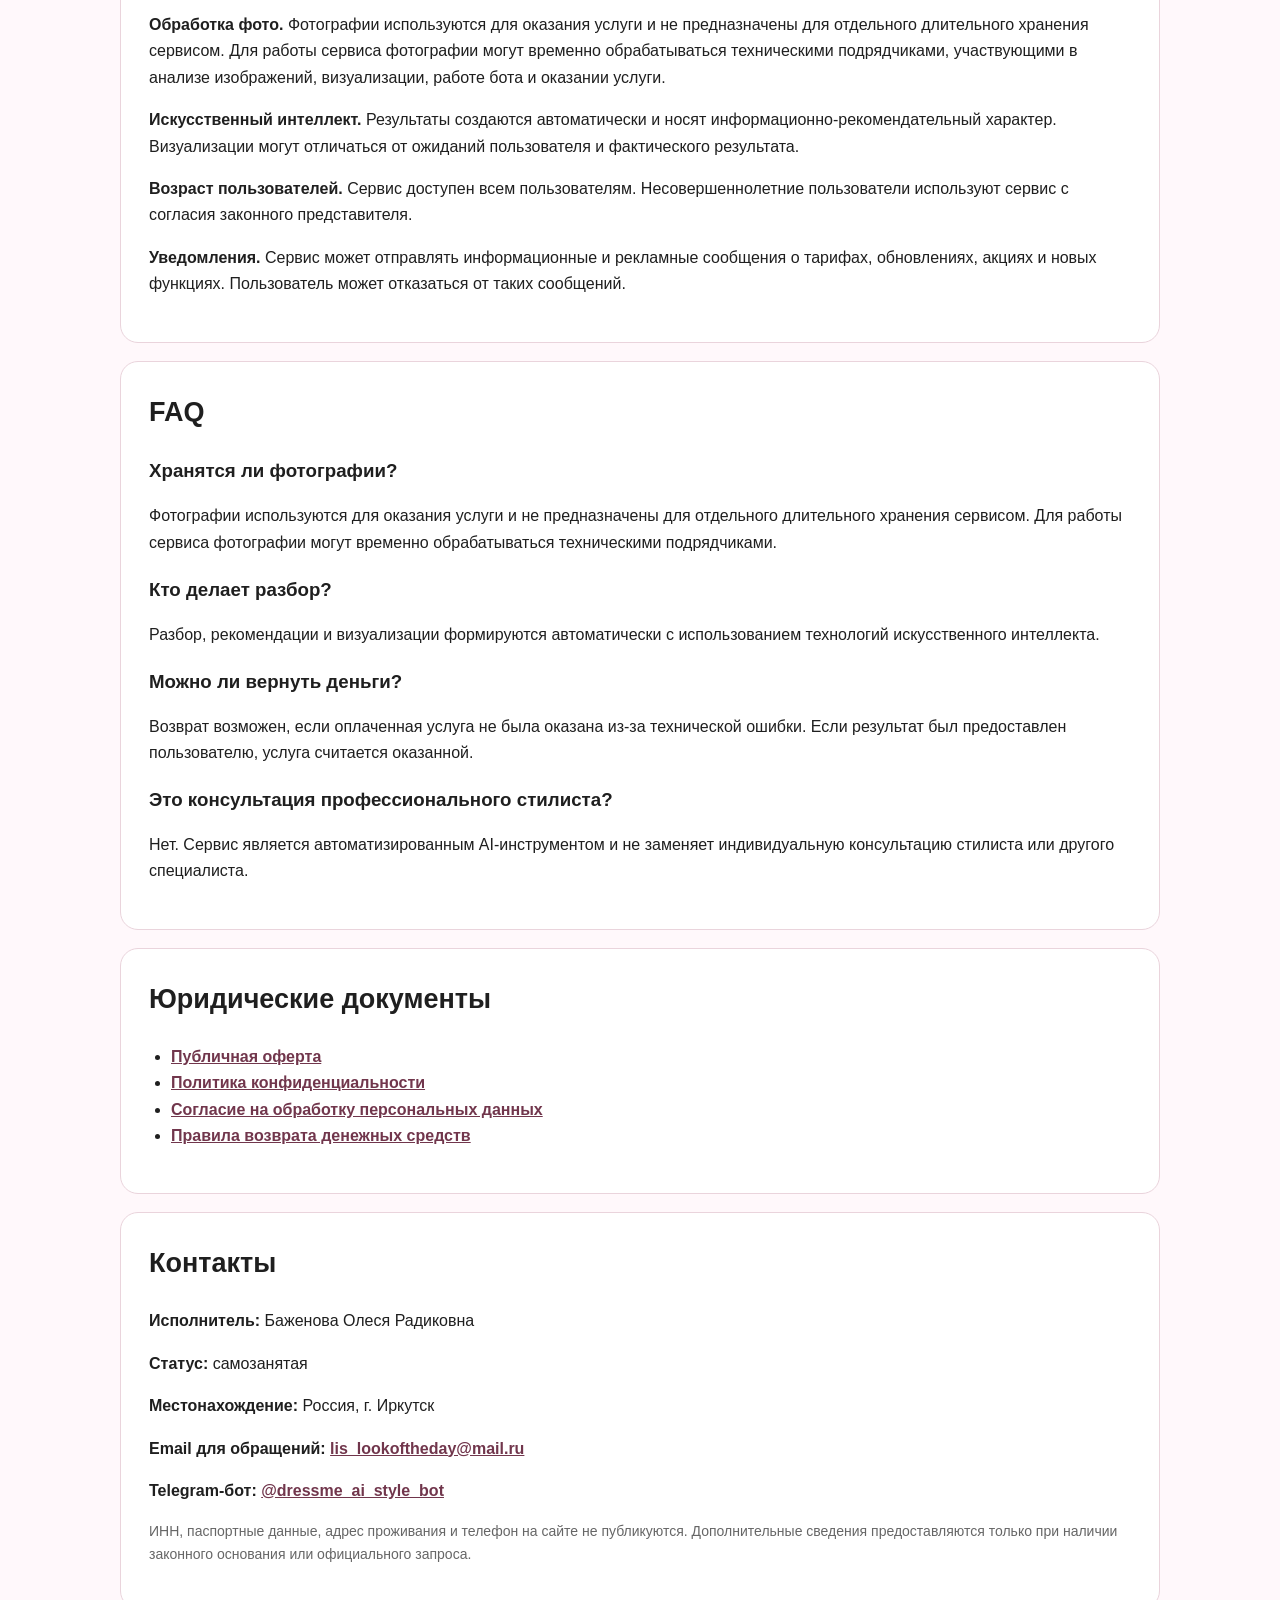
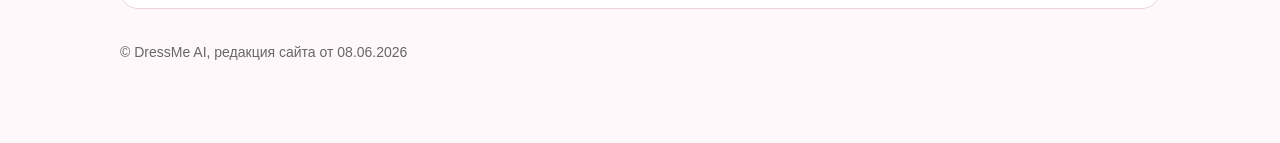
==== commit 99df60f9: "Add files via upload" ====
--- a/index.html
+++ b/index.html
@@ -2,45 +2,36 @@
 <html lang="ru">
 <head>
   <meta charset="utf-8">
-  <title>DressMe AI — персональный AI-стилист</title>
+  <title>DressMe AI — персональный AI-стилист в Telegram</title>
   <meta name="viewport" content="width=device-width, initial-scale=1">
-  <meta name="description" content="DressMe AI — AI-стилист для анализа образов, визуализации улучшенных комплектов и разбора гардероба.">
+  <meta name="description" content="DressMe AI — персональный AI-стилист в Telegram: анализ образов, AI-визуализация комплектов и разбор гардероба.">
   <link rel="stylesheet" href="style.css">
 </head>
 <body>
 <div class="container">
   <section class="hero">
     <h1>DressMe AI</h1>
-    <p><b>Персональный AI-стилист для анализа образов, создания новых стильных комплектов и разбора гардероба.</b></p>
-    <p>Сервис работает через Telegram-бота: пользователь загружает фотографии образов или вещей, а искусственный интеллект формирует рекомендации, визуализации и идеи для улучшения стиля.</p>
+    <p class="lead"><b>Ваш персональный AI-стилист в Telegram.</b></p>
+    <p>Получите профессиональный разбор образов, идеи новых комплектов, AI-визуализации и рекомендации по гардеробу за несколько минут.</p>
     <p>
-      <a class="btn" href="https://t.me/dressme_ai_style_bot">Открыть Telegram-бот</a>
+      <a class="btn" href="https://t.me/dressme_ai_style_bot">Открыть DressMe AI</a>
       <a class="btn" href="#prices">Смотреть тарифы</a>
       <a class="btn" href="#docs">Документы</a>
     </p>
     <p>
-      <span class="badge">AI-анализ образов</span>
-      <span class="badge">AI-визуализации</span>
+      <span class="badge">Анализ образов</span>
+      <span class="badge">AI-визуализация новых комплектов</span>
       <span class="badge">Разбор гардероба</span>
-      <span class="badge">Telegram-сервис</span>
+      <span class="badge">Персональные рекомендации</span>
     </p>
   </section>
 
   <section class="card">
-    <h2>Что делает сервис</h2>
-    <div class="grid">
-      <div><h3>Разбор образа</h3><p>Анализирует стиль, цвета, посадку, пропорции, аксессуары и актуальность комплекта.</p></div>
-      <div><h3>AI-визуализация</h3><p>Создает визуальные варианты обновленных образов на основе загруженных фото и рекомендаций.</p></div>
-      <div><h3>Разбор гардероба</h3><p>Помогает понять, что оставить, что убрать, что докупить и какие комплекты можно собрать.</p></div>
-    </div>
-  </section>
-
-  <section class="card">
     <h2>Что вы получите</h2>
-    <ul>
+    <ul class="checklist">
       <li>Понимание, что в образе работает хорошо, а что мешает выглядеть гармонично.</li>
       <li>Конкретные рекомендации по цветам, посадке, пропорциям, обуви, сумкам и аксессуарам.</li>
-      <li>Идеи новых комплектов на основе ваших вещей и образов.</li>
+      <li>Идеи новых комплектов из ваших реальных вещей.</li>
       <li>AI-визуализации обновленных образов.</li>
       <li>Список изменений и покупок для улучшения гардероба.</li>
       <li>Экономию времени на подборе одежды и поиске стилистических решений.</li>
@@ -48,15 +39,34 @@
   </section>
 
   <section class="card">
-    <h2>Как это работает</h2>
+    <h2>Кому подойдет сервис</h2>
+    <div class="grid">
+      <div><h3>Не складываются образы</h3><p>Если вещи по отдельности нравятся, но вместе комплект выглядит не так, как хочется.</p></div>
+      <div><h3>Хочется выглядеть современнее</h3><p>Если нужно обновить стиль без дорогого стилиста и лишних покупок.</p></div>
+      <div><h3>Много вещей, но нечего надеть</h3><p>Если гардероб есть, но не хватает понятных сочетаний и системы.</p></div>
+      <div><h3>Нужен взгляд со стороны</h3><p>Если хочется получить объективный разбор и конкретные рекомендации.</p></div>
+    </div>
+  </section>
+
+  <section class="card">
+    <h2>Как работает DressMe AI</h2>
     <ol>
-      <li>Пользователь выбирает тариф в Telegram-боте.</li>
-      <li>Оплачивает услугу через подключенный платежный сервис.</li>
-      <li>Загружает фотографии образов или вещей.</li>
-      <li>Сервис автоматически обрабатывает материалы с помощью искусственного интеллекта.</li>
-      <li>Пользователь получает анализ, рекомендации и/или визуализации в Telegram.</li>
+      <li><b>Выбираете тариф</b> в Telegram-боте.</li>
+      <li><b>Загружаете фотографии</b> образов или вещей из гардероба.</li>
+      <li><b>AI анализирует материалы:</b> цвета, посадку, пропорции, актуальность и сочетаемость.</li>
+      <li><b>Получаете результат:</b> разбор, рекомендации, идеи комплектов и визуализации.</li>
     </ol>
     <p class="small">Результаты формируются автоматически и носят информационно-рекомендательный характер.</p>
+  </section>
+
+  <section class="card">
+    <h2>Почему выбирают DressMe AI</h2>
+    <div class="grid">
+      <div><h3>Быстро</h3><p>Результат формируется автоматически и приходит в Telegram.</p></div>
+      <div><h3>Удобно</h3><p>Не нужно записываться на консультацию — всё работает прямо в боте.</p></div>
+      <div><h3>Доступно</h3><p>Платные тарифы начинаются от 199 ₽.</p></div>
+      <div><h3>Практично</h3><p>Рекомендации строятся на ваших реальных фото, вещах и образах.</p></div>
+    </div>
   </section>
 
   <section class="card" id="prices">
@@ -70,14 +80,14 @@
       <div class="price"><h3>AI Гардероб SMART</h3><strong>1990 ₽</strong><p>До 50 вещей: полный разбор, анализ посадки при фото на фигуре, капсула, приоритетный список покупок.</p></div>
       <div class="price"><h3>AI Гардероб VIP</h3><strong>3990 ₽</strong><p>До 100 вещей: полный аудит гардероба, обувь, сумки, украшения, очки, максимальное количество комплектов, стратегия стиля.</p></div>
     </div>
-    <p class="small">Актуальная стоимость услуги отображается пользователю в Telegram-боте перед оплатой.</p>
+    <p class="small">Стоимость указана за полный пакет услуги. Актуальная стоимость отображается пользователю непосредственно перед оплатой в Telegram-боте.</p>
   </section>
 
   <section class="card">
     <h2>Важная информация</h2>
-    <p><b>Фотографии.</b> Пользователь загружает фотографии добровольно и подтверждает, что обладает необходимыми правами на загружаемые фотографии и материалы.</p>
+    <p><b>Работа с фотографиями.</b> Пользователь загружает фотографии добровольно и подтверждает наличие необходимых прав на их использование.</p>
     <p><b>Обработка фото.</b> Фотографии используются для оказания услуги и не предназначены для отдельного длительного хранения сервисом. Для работы сервиса фотографии могут временно обрабатываться техническими подрядчиками, участвующими в анализе изображений, визуализации, работе бота и оказании услуги.</p>
-    <p><b>Искусственный интеллект.</b> Рекомендации и визуализации создаются автоматически и могут отличаться от ожиданий пользователя или результата, который получится в реальной жизни.</p>
+    <p><b>Искусственный интеллект.</b> Результаты создаются автоматически и носят информационно-рекомендательный характер. Визуализации могут отличаться от ожиданий пользователя и фактического результата.</p>
     <p><b>Возраст пользователей.</b> Сервис доступен всем пользователям. Несовершеннолетние пользователи используют сервис с согласия законного представителя.</p>
     <p><b>Уведомления.</b> Сервис может отправлять информационные и рекламные сообщения о тарифах, обновлениях, акциях и новых функциях. Пользователь может отказаться от таких сообщений.</p>
   </section>
@@ -85,7 +95,7 @@
   <section class="card">
     <h2>FAQ</h2>
     <h3>Хранятся ли фотографии?</h3>
-    <p>Фотографии используются для оказания услуги и не предназначены для отдельного длительного хранения сервисом. Для работы сервиса фотографии могут временно обрабатываться техническими подрядчиками, участвующими в анализе изображений, визуализации, работе бота и оплате.</p>
+    <p>Фотографии используются для оказания услуги и не предназначены для отдельного длительного хранения сервисом. Для работы сервиса фотографии могут временно обрабатываться техническими подрядчиками.</p>
     <h3>Кто делает разбор?</h3>
     <p>Разбор, рекомендации и визуализации формируются автоматически с использованием технологий искусственного интеллекта.</p>
     <h3>Можно ли вернуть деньги?</h3>
--- a/style.css
+++ b/style.css
@@ -26,7 +26,7 @@
   background: linear-gradient(135deg, #ffffff, var(--accent-light));
   border: 1px solid var(--border);
   border-radius: 24px;
-  padding: 42px;
+  padding: 44px;
   margin-bottom: 24px;
 }
 .card {
@@ -36,8 +36,8 @@
   padding: 28px;
   margin: 18px 0;
 }
-h1 { font-size: 42px; line-height: 1.15; margin: 0 0 16px; }
-h2 { margin-top: 0; font-size: 26px; }
+h1 { font-size: 44px; line-height: 1.12; margin: 0 0 14px; }
+h2 { margin-top: 0; font-size: 27px; }
 h3 { margin-bottom: 8px; }
 a { color: var(--accent-dark); font-weight: 700; }
 .btn {
@@ -85,6 +85,8 @@
   padding: 6px 12px;
   margin: 4px 6px 4px 0;
 }
+.lead { font-size: 19px; }
+.checklist li { margin-bottom: 8px; }
 @media (max-width: 640px) {
   h1 { font-size: 32px; }
   .hero { padding: 28px; }
